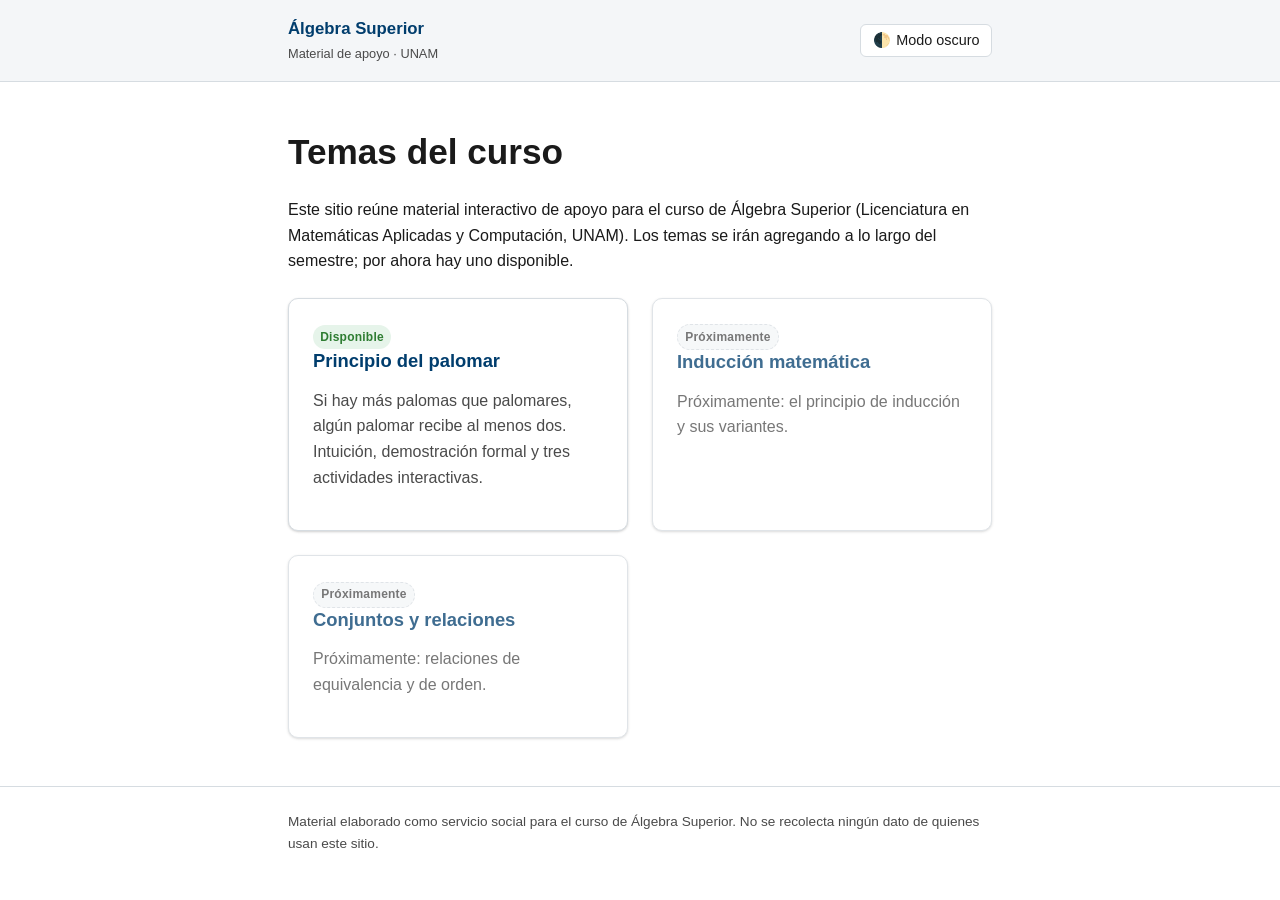
==== index.html @ fdb8668e "Primer tema: Principio del palomar, con estructura del sitio lista para escalar Sitio estático (HTML" ====
<!DOCTYPE html>
<html lang="es">
<head>
<meta charset="UTF-8">
<meta name="viewport" content="width=device-width, initial-scale=1">
<title>Álgebra Superior — Material de apoyo</title>
<meta name="description" content="Material interactivo de apoyo para Álgebra Superior, Facultad de Ciencias, UNAM.">
<link rel="icon" href="favicon.svg" type="image/svg+xml">
<link rel="stylesheet" href="css/variables.css">
<link rel="stylesheet" href="css/base.css">
<link rel="stylesheet" href="css/componentes.css">
</head>
<body>

<a class="saltar-enlace" href="#contenido-principal">Saltar al contenido</a>

<header class="encabezado-sitio">
  <div class="barra-encabezado">
    <a class="marca-sitio" href="index.html">
      <strong>Álgebra Superior</strong>
      <span>Material de apoyo · UNAM</span>
    </a>
    <button id="boton-tema" class="boton-tema" type="button" aria-pressed="false">
      <span aria-hidden="true">🌓</span>
      <span class="etiqueta-tema">Modo oscuro</span>
    </button>
  </div>
</header>

<main id="contenido-principal">
  <h1>Temas del curso</h1>
  <p>
    Este sitio reúne material interactivo de apoyo para el curso de Álgebra Superior
    (Licenciatura en Matemáticas Aplicadas y Computación, UNAM). Los temas se irán
    agregando a lo largo del semestre; por ahora hay uno disponible.
  </p>

  <ul id="lista-temas" class="rejilla-temas" aria-label="Lista de temas del curso">
    <!-- Las tarjetas se generan dinámicamente desde js/temas.js -->
  </ul>
</main>

<footer class="pie-sitio">
  <div>
    <p>
      Material elaborado como servicio social para el curso de Álgebra Superior.
      No se recolecta ningún dato de quienes usan este sitio.
    </p>
  </div>
</footer>

<script src="js/temas.js"></script>
<script src="js/comun.js"></script>
</body>
</html>
---- css/variables.css ----
/*
  Paleta institucional UNAM (azul + dorado) y tokens compartidos.
  Modo claro por defecto; modo oscuro vía [data-tema="oscuro"] en <html>.
  Contrastes verificados contra WCAG AA (texto normal >= 4.5:1, UI/texto grande >= 3:1).
*/

:root {
  /* Tipografía y espaciado */
  --fuente-base: -apple-system, "Segoe UI", Roboto, Helvetica, Arial, sans-serif;
  --fuente-mono: "SFMono-Regular", Consolas, "Liberation Mono", Menlo, monospace;
  --radio-borde: 10px;
  --radio-borde-chico: 6px;
  --espacio-1: 0.5rem;
  --espacio-2: 1rem;
  --espacio-3: 1.5rem;
  --espacio-4: 2rem;
  --espacio-5: 3rem;
  --ancho-contenido: 46rem;
  --sombra: 0 1px 3px rgba(0, 0, 0, 0.12), 0 1px 2px rgba(0, 0, 0, 0.08);
  --duracion-transicion: 160ms;

  /* --- Tema claro --- */
  --color-fondo: #ffffff;
  --color-fondo-alterno: #f4f6f8;
  --color-fondo-tarjeta: #ffffff;
  --color-texto: #1a1a1a;
  --color-texto-tenue: #4a4a4a;
  --color-primario: #003d6d;
  --color-primario-hover: #00294a;
  --color-sobre-primario: #ffffff;
  --color-secundario: #00539b;
  --color-acento: #c69214;
  --color-acento-suave: #f6ecd3;
  --color-acento-texto: #8a6408;
  --color-exito: #2e7d32;
  --color-exito-suave: #e6f4ea;
  --color-error: #c62828;
  --color-error-suave: #fbe9e7;
  --color-advertencia: #b45309;
  --color-advertencia-suave: #fdf1e0;
  --color-borde: #d6dce1;
  --color-foco: #8a6408;
}

@media (prefers-color-scheme: dark) {
  :root:not([data-tema="claro"]) {
    --color-fondo: #0b1f33;
    --color-fondo-alterno: #16283d;
    --color-fondo-tarjeta: #132a42;
    --color-texto: #f2f4f6;
    --color-texto-tenue: #c8d0d8;
    --color-primario: #5b9bd5;
    --color-primario-hover: #7fb3e0;
    --color-sobre-primario: #06121f;
    --color-secundario: #8ab6e0;
    --color-acento: #e3b23c;
    --color-acento-suave: #2c2410;
    --color-acento-texto: #f0c766;
    --color-exito: #6fcf77;
    --color-exito-suave: #16321c;
    --color-error: #ff6b6b;
    --color-error-suave: #3a1616;
    --color-advertencia: #f5a623;
    --color-advertencia-suave: #3a2a0c;
    --color-borde: #2c4159;
    --color-foco: #e3b23c;
  }
}

:root[data-tema="oscuro"] {
  --color-fondo: #0b1f33;
  --color-fondo-alterno: #16283d;
  --color-fondo-tarjeta: #132a42;
  --color-texto: #f2f4f6;
  --color-texto-tenue: #c8d0d8;
  --color-primario: #5b9bd5;
  --color-primario-hover: #7fb3e0;
  --color-sobre-primario: #06121f;
  --color-secundario: #8ab6e0;
  --color-acento: #e3b23c;
  --color-acento-suave: #2c2410;
  --color-acento-texto: #f0c766;
  --color-exito: #6fcf77;
  --color-exito-suave: #16321c;
  --color-error: #ff6b6b;
  --color-error-suave: #3a1616;
  --color-advertencia: #f5a623;
  --color-advertencia-suave: #3a2a0c;
  --color-borde: #2c4159;
  --color-foco: #e3b23c;
}
---- css/base.css ----
/* Reset y estilos base compartidos por todo el sitio */

*,
*::before,
*::after {
  box-sizing: border-box;
}

html {
  -webkit-text-size-adjust: 100%;
  scroll-behavior: smooth;
}

body {
  margin: 0;
  min-height: 100vh;
  background-color: var(--color-fondo);
  color: var(--color-texto);
  font-family: var(--fuente-base);
  font-size: 1rem;
  line-height: 1.6;
  transition: background-color var(--duracion-transicion) ease, color var(--duracion-transicion) ease;
}

img,
svg {
  max-width: 100%;
  display: block;
}

h1,
h2,
h3,
h4 {
  line-height: 1.25;
  color: var(--color-texto);
}

h1 {
  font-size: clamp(1.6rem, 5vw, 2.2rem);
}

h2 {
  font-size: clamp(1.3rem, 4vw, 1.7rem);
  margin-top: var(--espacio-5);
}

h3 {
  font-size: clamp(1.1rem, 3vw, 1.3rem);
}

p {
  margin: 0 0 var(--espacio-2);
}

a {
  color: var(--color-secundario);
  text-decoration-thickness: 2px;
  text-underline-offset: 2px;
}

a:hover {
  color: var(--color-primario);
}

ul,
ol {
  padding-left: 1.3em;
}

/* Foco visible consistente en todo control interactivo: nunca se suprime sin reemplazo */
:focus-visible {
  outline: 3px solid var(--color-foco);
  outline-offset: 2px;
  border-radius: 2px;
}

/* Enlace "saltar al contenido" */
.saltar-enlace {
  position: absolute;
  left: var(--espacio-2);
  top: -3rem;
  background: var(--color-primario);
  color: var(--color-sobre-primario);
  padding: var(--espacio-1) var(--espacio-2);
  border-radius: var(--radio-borde-chico);
  z-index: 100;
  transition: top var(--duracion-transicion) ease;
}

.saltar-enlace:focus {
  top: var(--espacio-2);
}

/* Layout compartido */
.encabezado-sitio {
  border-bottom: 1px solid var(--color-borde);
  background-color: var(--color-fondo-alterno);
}

.barra-encabezado {
  max-width: var(--ancho-contenido);
  margin: 0 auto;
  padding: var(--espacio-2);
  display: flex;
  align-items: center;
  justify-content: space-between;
  gap: var(--espacio-2);
}

.marca-sitio {
  display: flex;
  flex-direction: column;
  gap: 0.1rem;
  text-decoration: none;
  color: var(--color-texto);
}

.marca-sitio strong {
  font-size: 1.05rem;
  color: var(--color-primario);
}

.marca-sitio span {
  font-size: 0.8rem;
  color: var(--color-texto-tenue);
}

main {
  max-width: var(--ancho-contenido);
  margin: 0 auto;
  padding: var(--espacio-3) var(--espacio-2) var(--espacio-5);
}

footer.pie-sitio {
  border-top: 1px solid var(--color-borde);
  color: var(--color-texto-tenue);
  font-size: 0.85rem;
}

.pie-sitio > div {
  max-width: var(--ancho-contenido);
  margin: 0 auto;
  padding: var(--espacio-3) var(--espacio-2);
}

/* Botón de alternar tema claro/oscuro */
.boton-tema {
  display: inline-flex;
  align-items: center;
  gap: 0.4em;
  background: var(--color-fondo);
  border: 1px solid var(--color-borde);
  color: var(--color-texto);
  border-radius: var(--radio-borde-chico);
  padding: 0.5em 0.8em;
  font-size: 0.9rem;
  cursor: pointer;
  flex-shrink: 0;
}

.boton-tema:hover {
  border-color: var(--color-primario);
}

/* Movimiento reducido: colapsar animaciones y transiciones para quien lo prefiera */
@media (prefers-reduced-motion: reduce) {
  html {
    scroll-behavior: auto;
  }

  *,
  *::before,
  *::after {
    animation-duration: 0.001ms !important;
    animation-iteration-count: 1 !important;
    transition-duration: 0.001ms !important;
  }
}
---- css/componentes.css ----
/* Componentes reutilizables: tarjetas, botones, badges, formularios, quiz, cajas aria-live */

/* --- Tarjetas de temas (index) --- */
.rejilla-temas {
  display: grid;
  grid-template-columns: 1fr;
  gap: var(--espacio-3);
  list-style: none;
  margin: var(--espacio-3) 0 0;
  padding: 0;
}

@media (min-width: 640px) {
  .rejilla-temas {
    grid-template-columns: 1fr 1fr;
  }
}

.tarjeta-tema {
  display: block;
  background: var(--color-fondo-tarjeta);
  border: 1px solid var(--color-borde);
  border-radius: var(--radio-borde);
  padding: var(--espacio-3);
  text-decoration: none;
  color: var(--color-texto);
  box-shadow: var(--sombra);
  transition: transform var(--duracion-transicion) ease, border-color var(--duracion-transicion) ease;
  height: 100%;
}

a.tarjeta-tema:hover {
  border-color: var(--color-primario);
  transform: translateY(-2px);
  color: var(--color-texto);
}

.tarjeta-tema[aria-disabled="true"] {
  opacity: 0.75;
}

.tarjeta-tema h2,
.tarjeta-tema h3 {
  margin-top: 0;
  color: var(--color-primario);
  font-size: 1.15rem;
}

.tarjeta-tema p {
  margin-bottom: var(--espacio-2);
  color: var(--color-texto-tenue);
}

.insignia {
  display: inline-block;
  font-size: 0.75rem;
  font-weight: 600;
  letter-spacing: 0.02em;
  padding: 0.2em 0.6em;
  border-radius: 999px;
}

.insignia-disponible {
  background: var(--color-exito-suave);
  color: var(--color-exito);
}

.insignia-proximamente {
  background: var(--color-fondo-alterno);
  color: var(--color-texto-tenue);
  border: 1px dashed var(--color-borde);
}

/* --- Botones --- */
.boton {
  display: inline-flex;
  align-items: center;
  justify-content: center;
  gap: 0.4em;
  font: inherit;
  font-weight: 600;
  font-size: 0.95rem;
  padding: 0.6em 1.1em;
  border-radius: var(--radio-borde-chico);
  border: 1px solid transparent;
  cursor: pointer;
  min-height: 44px;
}

.boton-primario {
  background: var(--color-primario);
  color: var(--color-sobre-primario);
}

.boton-primario:hover {
  background: var(--color-primario-hover);
}

.boton-secundario {
  background: transparent;
  border-color: var(--color-primario);
  color: var(--color-primario);
}

.boton-secundario:hover {
  background: var(--color-fondo-alterno);
}

.boton:disabled {
  opacity: 0.5;
  cursor: not-allowed;
}

.grupo-botones {
  display: flex;
  flex-wrap: wrap;
  gap: var(--espacio-1);
  margin: var(--espacio-2) 0;
}

/* --- Cajas de contenido --- */
.caja {
  background: var(--color-fondo-alterno);
  border: 1px solid var(--color-borde);
  border-radius: var(--radio-borde);
  padding: var(--espacio-3);
  margin: var(--espacio-3) 0;
}

.caja-definicion {
  border-left: 4px solid var(--color-secundario);
}

.caja-enunciado {
  border-left: 4px solid var(--color-acento);
  background: var(--color-acento-suave);
}

.caja-advertencia {
  border-left: 4px solid var(--color-advertencia);
  background: var(--color-advertencia-suave);
}

.caja h3 {
  margin-top: 0;
}

/* --- Formularios / controles numéricos --- */
.campo {
  margin-bottom: var(--espacio-2);
}

.campo label {
  display: block;
  font-weight: 600;
  margin-bottom: 0.3em;
}

.control-nm {
  display: flex;
  flex-wrap: wrap;
  gap: var(--espacio-3);
  align-items: flex-end;
  margin: var(--espacio-2) 0;
}

.control-nm .campo {
  flex: 1 1 12rem;
  margin-bottom: 0;
}

.fila-rango {
  display: flex;
  align-items: center;
  gap: 0.6em;
}

.fila-rango input[type="range"] {
  flex: 1;
  min-height: 44px;
}

.fila-rango input[type="number"] {
  width: 4.5em;
}

input[type="number"],
select {
  font: inherit;
  padding: 0.5em;
  border-radius: var(--radio-borde-chico);
  border: 1px solid var(--color-borde);
  background: var(--color-fondo);
  color: var(--color-texto);
  min-height: 44px;
}

/* --- Actividad 1: palomas y palomares --- */
.lista-palomas {
  list-style: none;
  padding: 0;
  margin: var(--espacio-2) 0;
  display: grid;
  gap: 0.6em;
}

.fila-paloma {
  display: flex;
  align-items: center;
  gap: 0.6em;
  flex-wrap: wrap;
}

.fila-paloma label {
  min-width: 6.5em;
  font-weight: 600;
}

.rejilla-palomares {
  display: grid;
  grid-template-columns: repeat(auto-fit, minmax(5.5rem, 1fr));
  gap: 0.6em;
  margin: var(--espacio-2) 0;
}

.tarjeta-palomar {
  border: 2px solid var(--color-borde);
  border-radius: var(--radio-borde-chico);
  padding: var(--espacio-1);
  text-align: center;
  background: var(--color-fondo);
}

.tarjeta-palomar .cuenta {
  font-size: 1.4rem;
  font-weight: 700;
  display: block;
}

.tarjeta-palomar.colision {
  border-color: var(--color-error);
  background: var(--color-error-suave);
}

.tarjeta-palomar .aviso-colision {
  color: var(--color-error);
  font-size: 0.8rem;
  font-weight: 600;
}

.banner-imposible {
  border-left: 4px solid var(--color-error);
  background: var(--color-error-suave);
  color: var(--color-texto);
  padding: var(--espacio-2);
  border-radius: var(--radio-borde-chico);
  margin: var(--espacio-2) 0;
  font-weight: 600;
}

/* --- Actividad 2: barras --- */
.grafica-barras {
  display: flex;
  align-items: flex-end;
  gap: 0.5em;
  height: 12rem;
  padding: var(--espacio-2) var(--espacio-1) 0;
  border-bottom: 2px solid var(--color-borde);
  margin: var(--espacio-2) 0 0;
  overflow-x: auto;
}

.barra-contenedor {
  display: flex;
  flex-direction: column;
  align-items: center;
  justify-content: flex-end;
  flex: 1 0 2.4rem;
  height: 100%;
  gap: 0.3em;
}

.barra {
  width: 100%;
  max-width: 2.4rem;
  background: var(--color-secundario);
  border-radius: 4px 4px 0 0;
  min-height: 4px;
}

.barra.destacada {
  background: var(--color-acento-texto);
}

.etiquetas-barras {
  display: flex;
  gap: 0.5em;
  padding: 0 var(--espacio-1);
}

.etiquetas-barras span {
  flex: 1 0 2.4rem;
  text-align: center;
  font-size: 0.75rem;
  color: var(--color-texto-tenue);
}

/* --- Regiones de anuncio (aria-live) --- */
.aviso {
  border-radius: var(--radio-borde-chico);
  padding: var(--espacio-2);
  margin: var(--espacio-2) 0;
  font-weight: 600;
  display: flex;
  align-items: center;
  gap: 0.5em;
}

.aviso:empty {
  display: none;
}

.aviso-info {
  background: var(--color-fondo-alterno);
  color: var(--color-texto);
}

.aviso-exito {
  background: var(--color-exito-suave);
  color: var(--color-exito);
}

.aviso-error {
  background: var(--color-error-suave);
  color: var(--color-error);
}

/* --- Problemas guiados / quiz --- */
.tarjeta-problema {
  border: 1px solid var(--color-borde);
  border-radius: var(--radio-borde);
  padding: var(--espacio-3);
  margin: var(--espacio-3) 0;
  background: var(--color-fondo-tarjeta);
}

.tarjeta-problema legend {
  font-weight: 700;
  padding: 0 0.3em;
}

.opcion-radio {
  display: flex;
  align-items: flex-start;
  gap: 0.6em;
  margin: 0.5em 0;
  padding: 0.4em;
  border-radius: var(--radio-borde-chico);
}

.opcion-radio input {
  margin-top: 0.3em;
  min-width: 1.2em;
  min-height: 1.2em;
}

.boton-pista {
  background: none;
  border: 1px dashed var(--color-borde);
  color: var(--color-secundario);
  border-radius: var(--radio-borde-chico);
  padding: 0.4em 0.8em;
  cursor: pointer;
  font: inherit;
  min-height: 44px;
}

.texto-pista {
  margin-top: 0.5em;
  padding: 0.6em 0.8em;
  background: var(--color-fondo-alterno);
  border-radius: var(--radio-borde-chico);
  font-style: italic;
}

details.solucion {
  margin-top: var(--espacio-2);
}

details.solucion summary {
  cursor: pointer;
  font-weight: 600;
  color: var(--color-secundario);
  padding: 0.4em 0;
}

details.solucion .contenido-solucion {
  padding: var(--espacio-1) var(--espacio-1) 0;
}

.resultado-pregunta {
  margin-top: 0.5em;
  font-weight: 600;
}

.resultado-pregunta.correcto {
  color: var(--color-exito);
}

.resultado-pregunta.incorrecto {
  color: var(--color-error);
}

.calificacion-final {
  font-size: 1.2rem;
  text-align: center;
}

/* --- Navegación interna sticky de un tema --- */
.nav-tema {
  position: sticky;
  top: 0;
  z-index: 10;
  background: var(--color-fondo);
  border-bottom: 1px solid var(--color-borde);
  overflow-x: auto;
}

.nav-tema ul {
  list-style: none;
  display: flex;
  gap: var(--espacio-1);
  padding: 0.6em var(--espacio-2);
  margin: 0;
  max-width: var(--ancho-contenido);
  margin-inline: auto;
}

.nav-tema a {
  display: inline-block;
  white-space: nowrap;
  padding: 0.4em 0.7em;
  border-radius: var(--radio-borde-chico);
  color: var(--color-texto);
  text-decoration: none;
  font-size: 0.85rem;
}

.nav-tema a:hover,
.nav-tema a:focus-visible {
  background: var(--color-fondo-alterno);
  color: var(--color-primario);
}
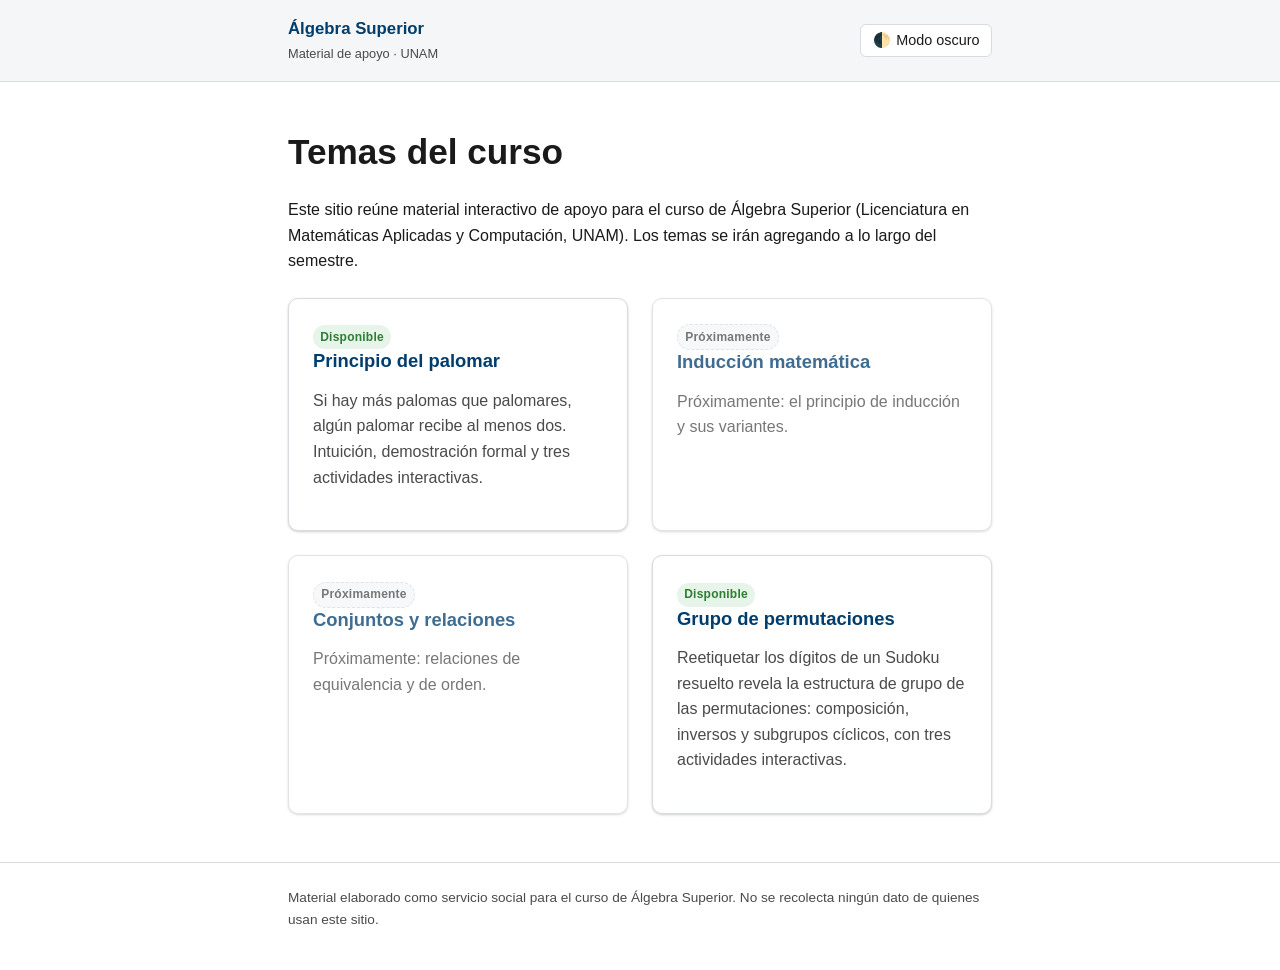
==== commit b12707d8: "Nuevo tema: Grupo de permutaciones, usando un Sudoku como ejemplo Agrega temas/permutaciones/ siguie" ====
--- a/index.html
+++ b/index.html
@@ -32,7 +32,7 @@
   <p>
     Este sitio reúne material interactivo de apoyo para el curso de Álgebra Superior
     (Licenciatura en Matemáticas Aplicadas y Computación, UNAM). Los temas se irán
-    agregando a lo largo del semestre; por ahora hay uno disponible.
+    agregando a lo largo del semestre.
   </p>
 
   <ul id="lista-temas" class="rejilla-temas" aria-label="Lista de temas del curso">
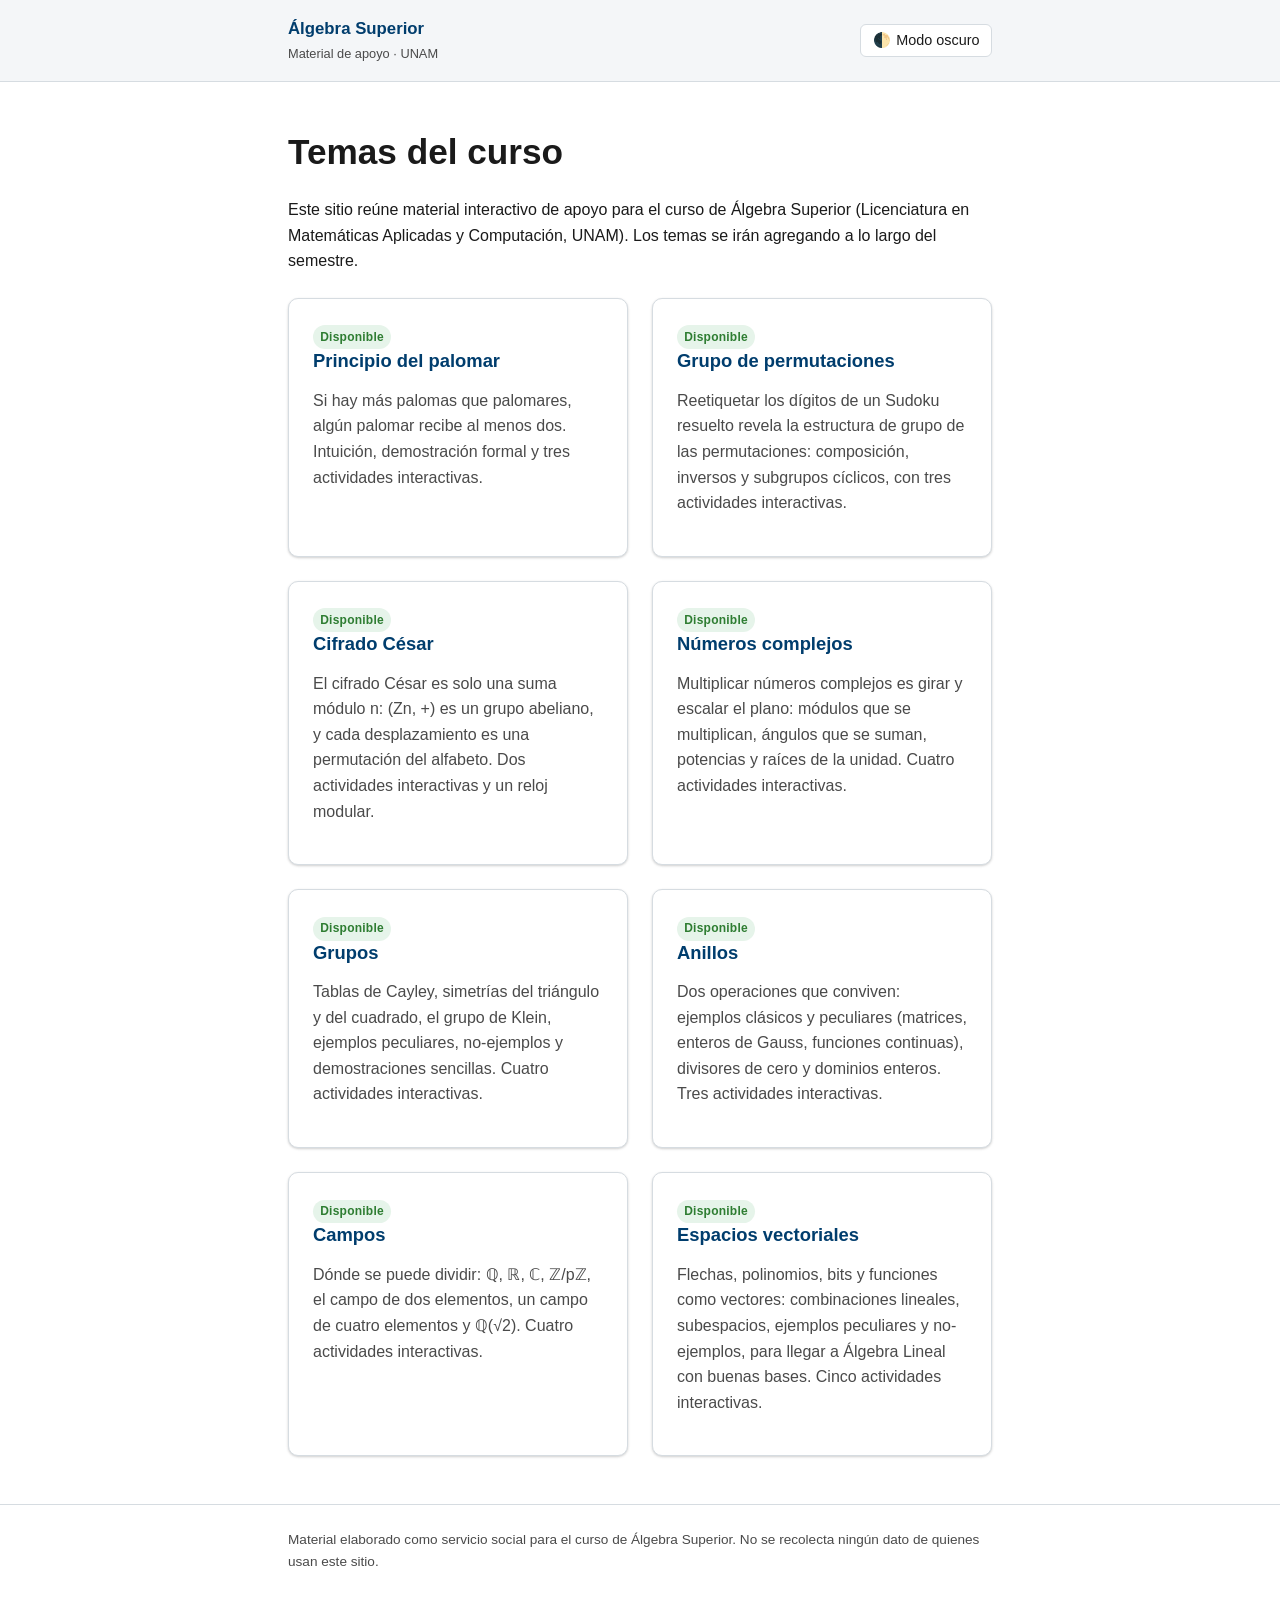
==== commit 28e9d9cb: "Fuerza recarga de temas.js en la portada para evitar caché vieja Co-Authored-By: Claude Sonnet 5.5 <" ====
--- a/index.html
+++ b/index.html
@@ -49,7 +49,7 @@
   </div>
 </footer>
 
-<script src="js/temas.js"></script>
+<script src="js/temas.js?v=20261108"></script>
 <script src="js/comun.js"></script>
 </body>
 </html>
